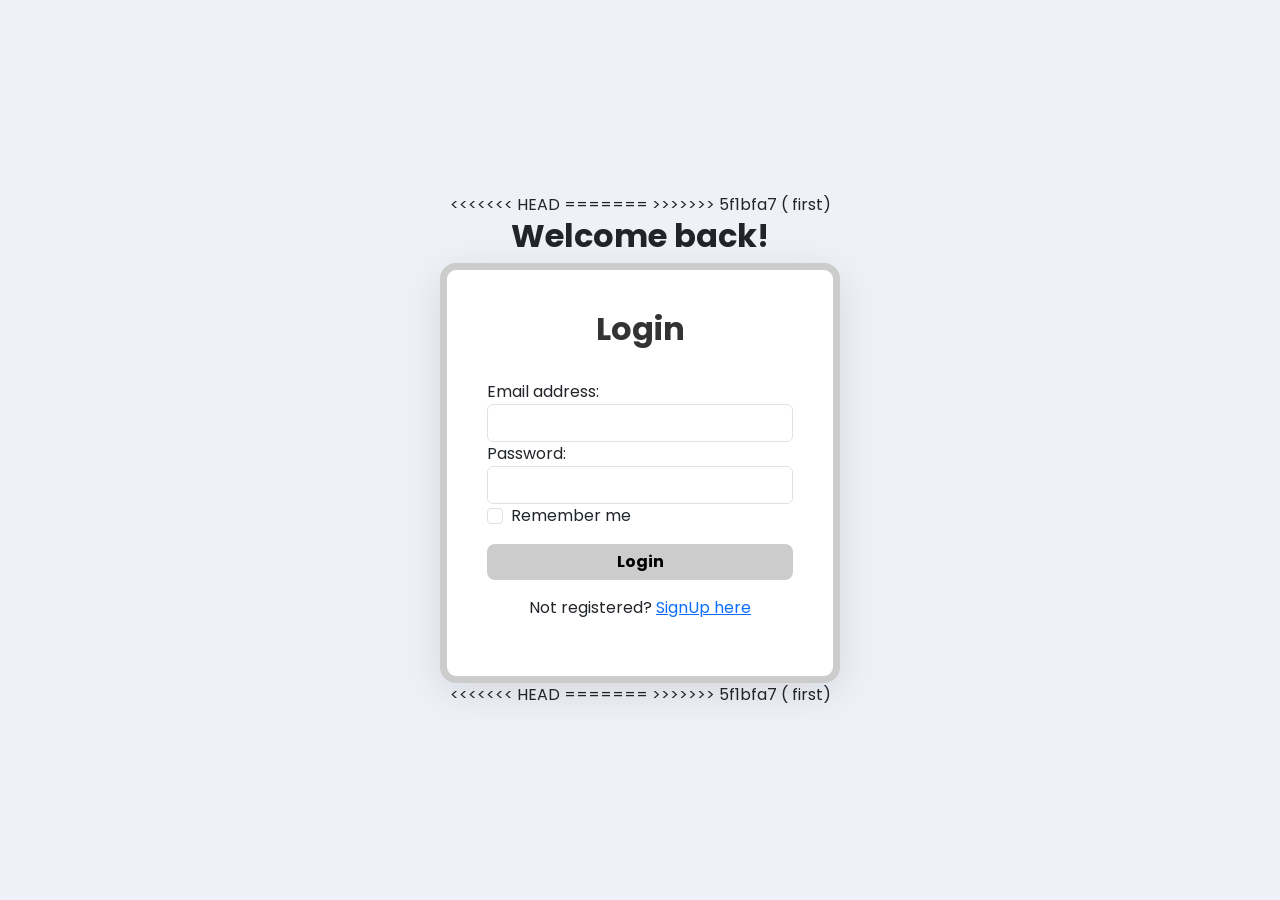
==== home.html @ fa94bb6f "first" ====
<!DOCTYPE html>
<html lang="en">
<head>
  <meta charset="UTF-8" />
<<<<<<< HEAD
  <meta name="viewport" content="width=device-width, initial-scale=1.0"/>
  <title>To-Do List</title>
  <link href="https://fonts.googleapis.com/css2?family=Poppins:wght@300;400;500;600;700&display=swap" rel="stylesheet"/>
  <style>
    body {
      font-family: 'Poppins', sans-serif;
      background: #f0f4f8;
      display: flex;
      justify-content: center;
      align-items: center;
      height: 100vh;
    }
    .todo-container {
      background: #fff;
      padding: 2rem;
      border-radius: 12px;
      box-shadow: 0 10px 30px rgba(0, 0, 0, 0.1);
      width: 100%;
      max-width: 450px;
    }
    h2 {
      text-align: center;
      color: #333;
    }
    input[type="text"] {
      width: calc(100% - 50px);
      padding: 10px;
      margin-top: 15px;
      border: 1px solid #ccc;
      border-radius: 8px;
      outline: none;
    }
    button.add-btn {
      margin-top: 10px;
      padding: 10px;
      background: #0c0d0e;
      color: white;
      width: 100%;
      border: none;
      border-radius: 8px;
      cursor: pointer;
    }
    ul {
      list-style: none;
      padding: 0;
      margin-top: 20px;
    }
    li {
      display: flex;
      justify-content: space-between;
      align-items: center;
      background: #f9f9f9;
      padding: 10px 15px;
      margin-bottom: 10px;
      border-radius: 8px;
    }
    li.completed {
      text-decoration: line-through;
      color: gray;
    }
    .delete-btn {
      padding: 5px 10px;
      background: #e74c3c;
      color: white;
      border: none;
      border-radius: 6px;
      cursor: pointer;
    }
    .logout-btn {
      background: #333;
      color: white;
      border: none;
      padding: 8px 16px;
      border-radius: 8px;
      cursor: pointer;
      float: right;
    }
  </style>

  <script>
    // Redirect to login if not logged in
    const currentUser = localStorage.getItem("loggedInUser") || sessionStorage.getItem("loggedInUser");
    if (!currentUser) {
      window.location.href = "index.html";
    }

    // Define unload protection function globally so we can remove it later
    function beforeUnloadHandler(e) {
      e.preventDefault();
      e.returnValue = '';
    }

    // Activate protection
    window.addEventListener("beforeunload", beforeUnloadHandler);
  </script>
</head>

<body>
  <div class="todo-container">
    <button class="logout-btn" onclick="logout()">Logout</button>
    <h2>To-Do List</h2>
    <input type="text" id="taskInput" placeholder="Enter a task..." />
    <button class="add-btn" onclick="addTask()">Add Task</button>
    <ul id="taskList"></ul>
  </div>

  <script>
    const taskInput = document.getElementById('taskInput');
    const taskList = document.getElementById('taskList');
    let tasks = JSON.parse(localStorage.getItem(`tasks_${currentUser}`)) || [];

    function renderTasks() {
      taskList.innerHTML = '';
      tasks.forEach((task, index) => {
        const li = document.createElement('li');
        li.textContent = task.text;
        if (task.completed) li.classList.add('completed');

        li.addEventListener('click', function () {
          tasks[index].completed = !tasks[index].completed;
          saveTasks();
          renderTasks();
        });

        const deleteBtn = document.createElement('button');
        deleteBtn.textContent = 'Delete';
        deleteBtn.className = 'delete-btn';
        deleteBtn.onclick = function (e) {
          e.stopPropagation();
          tasks.splice(index, 1);
          saveTasks();
          renderTasks();
        };

        li.appendChild(deleteBtn);
        taskList.appendChild(li);
      });
    }

    function addTask() {
      const taskText = taskInput.value.trim();
      if (taskText === '') return;

      tasks.push({ text: taskText, completed: false });
      saveTasks();
      renderTasks();
      taskInput.value = '';
    }

    function saveTasks() {
      localStorage.setItem(`tasks_${currentUser}`, JSON.stringify(tasks));
    }

    function logout() {
      // Allow page to unload normally on logout
      window.removeEventListener("beforeunload", beforeUnloadHandler);
      localStorage.removeItem("loggedInUser");
      sessionStorage.removeItem("loggedInUser");
      window.location.href = "index.html";
    }

    renderTasks();
  </script>
=======
  <meta name="viewport" content="width=device-width, initial-scale=1.0" />
  <title>To-Do List</title>
  <link rel="stylesheet" href="./css/home.css">
  <link href="https://cdn.jsdelivr.net/npm/bootstrap@5.3.5/dist/css/bootstrap.min.css" rel="stylesheet">
  <link href="https://fonts.googleapis.com/css2?family=Poppins:wght@300;400;500;600;700&display=swap" rel="stylesheet"/>
</head>

<body>
  <nav class="navbar navbar-expand-lg navbar-dark bg-dark fixed-top">
    <div class="container-fluid">
      <h3 class="mb-0 text-white">Welcome, <span id="userNameDisplay"></span></h3>
      <button class="navbar-toggler" type="button" data-bs-toggle="collapse" data-bs-target="#navbarToggleContent">
        <span class="navbar-toggler-icon"></span>
      </button>
      <div class="collapse navbar-collapse justify-content-end" id="navbarToggleContent">
        <ul class="navbar-nav">
          <li class="nav-item">
            <button class="btn logout-btn" onclick="logout()">Logout</button>
          </li>
        </ul>
      </div>
    </div>
  </nav>

  <div class="container mt-5 pt-5 d-flex justify-content-center align-items-center">
    <div class="todo-container">
      <h2>Your To-Do List</h2>
      <input type="text" id="taskInput" placeholder="Enter a task..." />
      <button class="add-btn" onclick="addTask()">Add Task</button>
      <ul id="taskList"></ul>
    </div>
  </div>

  <script src="https://cdn.jsdelivr.net/npm/bootstrap@5.3.5/dist/js/bootstrap.bundle.min.js"></script>
  <script src="./js/home.js"></script>
>>>>>>> 5f1bfa7 ( first)
</body>
</html>
---- css/home.css ----
body {
  font-family: 'Poppins', sans-serif;
  background: #f0f4f8;
  display: flex;
  justify-content: center;
  align-items: flex-start;
  flex-direction: column;
  height: 100vh;
  margin: 0;
  padding-top: 60px;
  padding-top: 70px;
}

.navbar {
  background-color: #343a40;
  padding: 15px 0;
  position: fixed;
  width: 100%;
  top: 0;
}

.navbar .d-flex {
  display: flex;
  justify-content: space-between;
  align-items: center;
  width: 100%;
}

#userNameDisplay {
  color: #f8f9fa;
}

.container{
  margin-top: 20%;
}

.todo-container {
  background: #fff;
  padding: 2rem;
  border-radius: 12px;
  box-shadow: 0 10px 30px rgba(0, 0, 0, 0.1);
  width: 100%;
  max-width: 450px;
  margin-top: 30px;

}

h2 {
  text-align: center;
  color: #333;
}

input[type="text"] {
  width: calc(100%);
  padding: 10px;
  font-family: 'Poppins', sans-serif;
  margin-top: 15px;
  border: 1px solid #ccc;
  border-radius: 8px;
  outline: none;
}


button.add-btn {
  margin-top: 10px;
  padding: 10px;
  background: #0c0d0e;
  color: white;
  font-family: 'Poppins', sans-serif;
  width: 70%;
  justify-self: center;
  margin-left: 15%;
  border: none;
  border-radius: 8px;
  cursor: pointer;
}

button.add-btn:hover{
  background-color: #e74c3c;
}

ul {
  list-style: none;
  padding: 0;
  margin-top: 20px;
}

li {
  display: flex;
  justify-content: space-between;
  align-items: center;
  background: #f9f9f9;
  padding: 10px 15px;
  margin-bottom: 10px;
  border-radius: 8px;
}

li.completed {
  text-decoration: line-through;
  color: gray;
}

.delete-btn {
  padding: 5px 10px;
  background: #e74c3c;
  color: white;
  font-family: 'Poppins', sans-serif;
  border: none;
  border-radius: 6px;
  cursor: pointer;
}
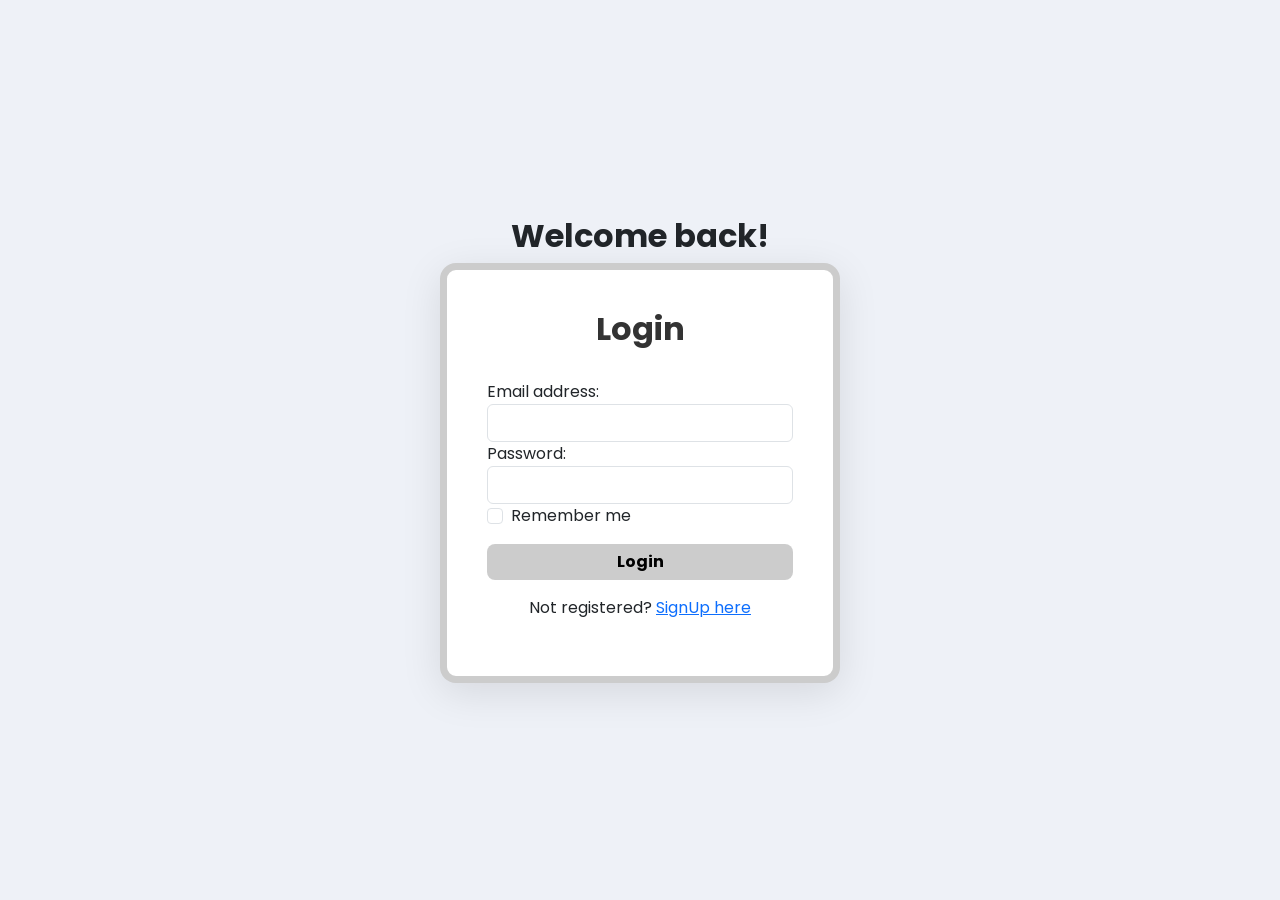
==== commit 67855763: "Update home.html" ====
--- a/home.html
+++ b/home.html
@@ -2,7 +2,6 @@
 <html lang="en">
 <head>
   <meta charset="UTF-8" />
-<<<<<<< HEAD
   <meta name="viewport" content="width=device-width, initial-scale=1.0"/>
   <title>To-Do List</title>
   <link href="https://fonts.googleapis.com/css2?family=Poppins:wght@300;400;500;600;700&display=swap" rel="stylesheet"/>
@@ -101,15 +100,32 @@
 </head>
 
 <body>
-  <div class="todo-container">
-    <button class="logout-btn" onclick="logout()">Logout</button>
-    <h2>To-Do List</h2>
-    <input type="text" id="taskInput" placeholder="Enter a task..." />
-    <button class="add-btn" onclick="addTask()">Add Task</button>
-    <ul id="taskList"></ul>
+  <nav class="navbar navbar-expand-lg navbar-dark bg-dark fixed-top">
+    <div class="container-fluid">
+      <h3 class="mb-0 text-white">Welcome, <span id="userNameDisplay"></span></h3>
+      <button class="navbar-toggler" type="button" data-bs-toggle="collapse" data-bs-target="#navbarToggleContent">
+        <span class="navbar-toggler-icon"></span>
+      </button>
+      <div class="collapse navbar-collapse justify-content-end" id="navbarToggleContent">
+        <ul class="navbar-nav">
+          <li class="nav-item">
+            <button class="btn logout-btn" onclick="logout()">Logout</button>
+          </li>
+        </ul>
+      </div>
+    </div>
+  </nav>
+
+  <div class="container mt-5 pt-5 d-flex justify-content-center align-items-center">
+    <div class="todo-container">
+      <h2>Your To-Do List</h2>
+      <input type="text" id="taskInput" placeholder="Enter a task..." />
+      <button class="add-btn" onclick="addTask()">Add Task</button>
+      <ul id="taskList"></ul>
+    </div>
   </div>
 
-  <script>
+   <script>
     const taskInput = document.getElementById('taskInput');
     const taskList = document.getElementById('taskList');
     let tasks = JSON.parse(localStorage.getItem(`tasks_${currentUser}`)) || [];
@@ -166,40 +182,6 @@
 
     renderTasks();
   </script>
-=======
-  <meta name="viewport" content="width=device-width, initial-scale=1.0" />
-  <title>To-Do List</title>
-  <link rel="stylesheet" href="./css/home.css">
-  <link href="https://cdn.jsdelivr.net/npm/bootstrap@5.3.5/dist/css/bootstrap.min.css" rel="stylesheet">
-  <link href="https://fonts.googleapis.com/css2?family=Poppins:wght@300;400;500;600;700&display=swap" rel="stylesheet"/>
-</head>
-
-<body>
-  <nav class="navbar navbar-expand-lg navbar-dark bg-dark fixed-top">
-    <div class="container-fluid">
-      <h3 class="mb-0 text-white">Welcome, <span id="userNameDisplay"></span></h3>
-      <button class="navbar-toggler" type="button" data-bs-toggle="collapse" data-bs-target="#navbarToggleContent">
-        <span class="navbar-toggler-icon"></span>
-      </button>
-      <div class="collapse navbar-collapse justify-content-end" id="navbarToggleContent">
-        <ul class="navbar-nav">
-          <li class="nav-item">
-            <button class="btn logout-btn" onclick="logout()">Logout</button>
-          </li>
-        </ul>
-      </div>
-    </div>
-  </nav>
-
-  <div class="container mt-5 pt-5 d-flex justify-content-center align-items-center">
-    <div class="todo-container">
-      <h2>Your To-Do List</h2>
-      <input type="text" id="taskInput" placeholder="Enter a task..." />
-      <button class="add-btn" onclick="addTask()">Add Task</button>
-      <ul id="taskList"></ul>
-    </div>
-  </div>
-
   <script src="https://cdn.jsdelivr.net/npm/bootstrap@5.3.5/dist/js/bootstrap.bundle.min.js"></script>
   <script src="./js/home.js"></script>
 >>>>>>> 5f1bfa7 ( first)
